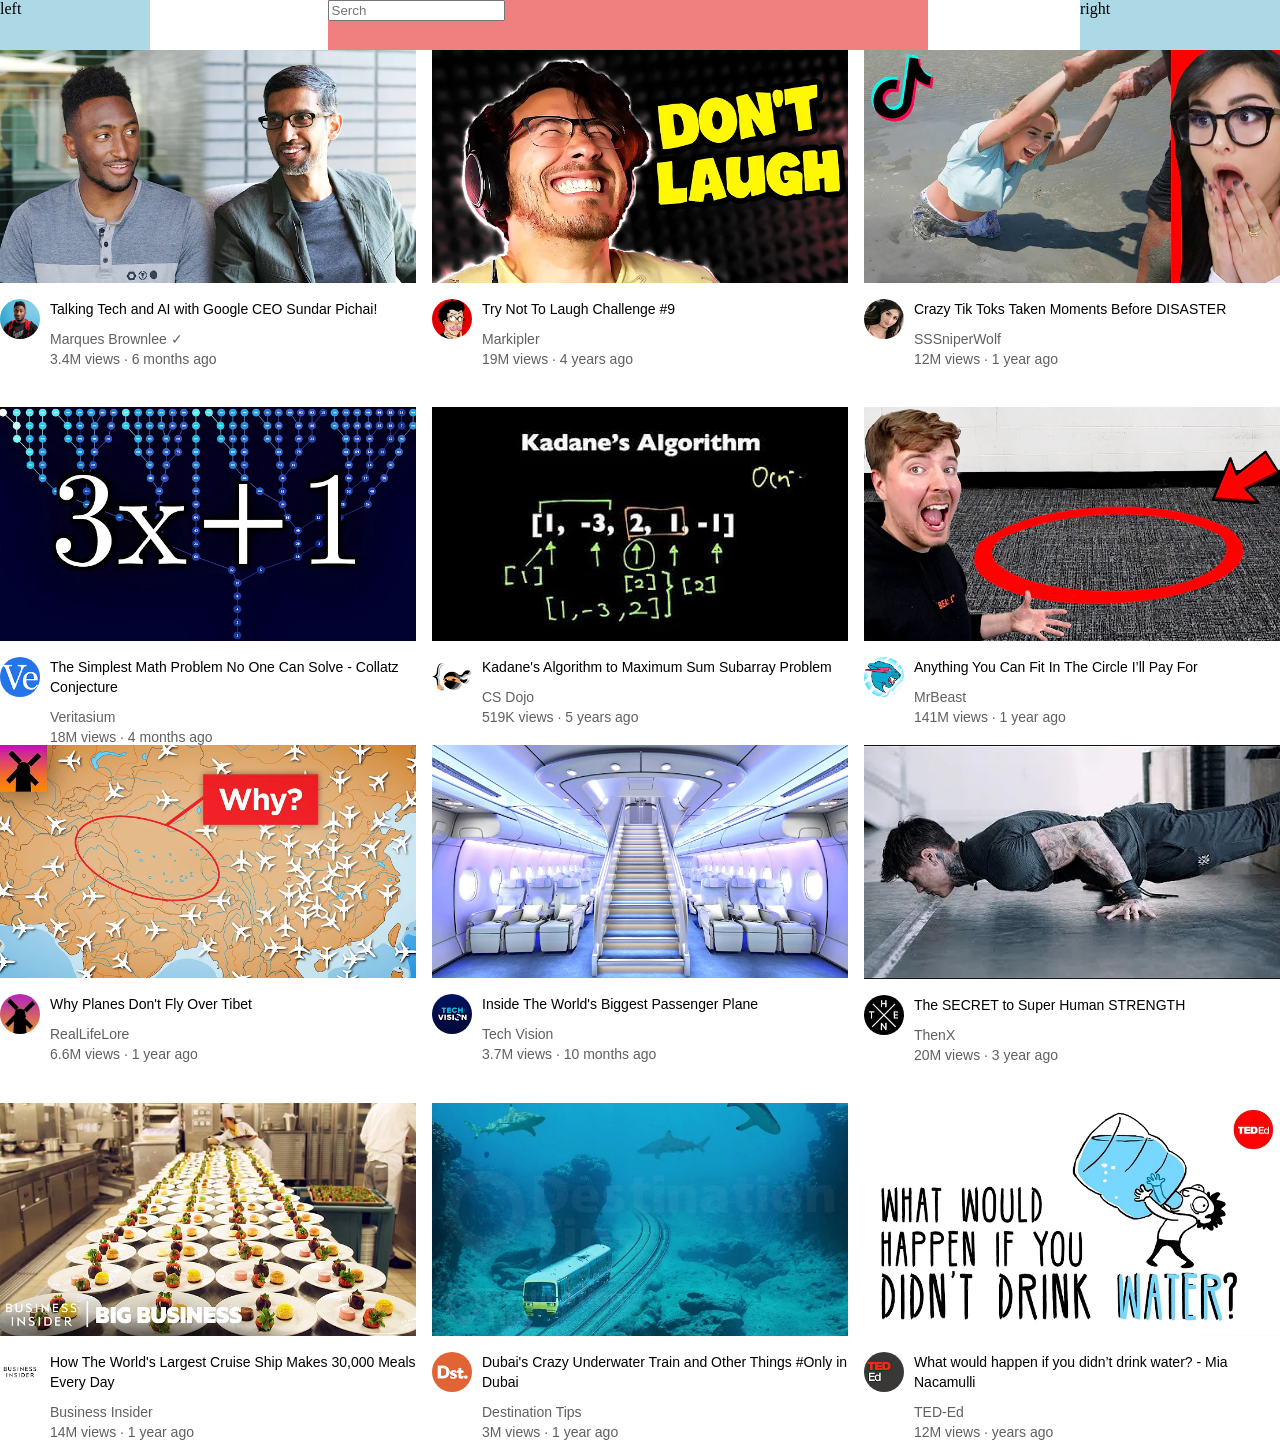
==== website.html @ f386ccba "First comit, adding all i have" ====
<!DOCTYPE html>
<html>
  <head>
    <title>Test prectice</title>
    <link rel="stylesheet" href="css-code/video.css">
    <link rel="stylesheet" href="css-code/general.css">
    <link rel="stylesheet" href="css-code/header.css">
  </head> 
  <body>
    <div class ="header">
      <div class="left-section">
        left
      </div>
      <div class="middle-section">
        <input type="text" placeholder="Serch">
      </div>
      <div class = "right-section">
        right
      </div>
      
    </div>
    <div class = "video-grid">
      <div class = "video-preview">  
      <div class = "thumbnail-row">
        <img class ="thumbnail" src="thumbnails/thumbnail-1.webp">
      </div>
      <div class="video-info-grid">
        <div class ="channel-picture">
          <img class = "profile-photo" src="channel-pics/channel-1.jpeg">
        </div>
        <div class = "video-info">
          <p class = "title">
            Talking Tech and AI with Google CEO Sundar Pichai!
          </p>

          <p class = "author">
            Marques Brownlee &#10003;
          </p>

          <p class="stats">
            3.4M views &#183; 6 months ago  
          </p>

        </div>
      </div>
    </div>
    <div class = "video-preview">
      
      <div class = "thumbnail-row">
        <img class ="thumbnail" src="thumbnails/thumbnail-2.webp">
      </div>
      <div class = "video-info-grid">
        <div class ="channel-picture">
          <img class = "profile-photo" src="channel-pics/channel-2.jpeg">
        </div>
        <div class = "video-info">
          <p class = "title">
            Try Not To Laugh Challenge #9
          </p>

          <p class = "author">
            Markipler
          </p>

          <p class="stats">
            19M views &#183; 4 years ago  
          </p>

        </div>
      </div>
    </div>

    <div class = "video-preview">  
      <div class = "thumbnail-row">
        <img class ="thumbnail" src="thumbnails/thumbnail-3.webp">
      </div>
      <div class="video-info-grid">
        <div class ="channel-picture">
          <img class = "profile-photo" src="channel-pics/channel-3.jpeg">
        </div>
        <div class = "video-info">
          <p class = "title">
            Crazy Tik Toks Taken Moments Before DISASTER
          </p>

          <p class = "author">
            SSSniperWolf
          </p>

          <p class="stats">
            12M views &#183; 1 year ago  
          </p>

        </div>
      </div>
    </div>

    <div class = "video-preview">
      
      <div class = "thumbnail-row">
        <img class ="thumbnail" src="thumbnails/thumbnail-4.webp">
      </div>
      <div class = "video-info-grid">
        <div class ="channel-picture">
          <img class = "profile-photo" src="channel-pics/channel-4.jpeg">
        </div>
        <div class = "video-info">
          <p class = "title">
            The Simplest Math Problem No One Can Solve - Collatz Conjecture
          </p>

          <p class = "author">
            Veritasium
          </p>

          <p class="stats">
            18M views &#183; 4 months ago  
          </p>

        </div>
      </div>
    </div>

    <div class = "video-preview">  
      <div class = "thumbnail-row">
        <img class ="thumbnail" src="thumbnails/thumbnail-5.webp">
      </div>
      <div class="video-info-grid">
        <div class ="channel-picture">
          <img class = "profile-photo" src="channel-pics/channel-5.jpeg">
        </div>
        <div class = "video-info">
          <p class = "title">
            Kadane's Algorithm to Maximum Sum Subarray Problem
          </p>

          <p class = "author">
            CS Dojo
          </p>

          <p class="stats">
            519K views &#183; 5 years ago  
          </p>

        </div>
      </div>
    </div>

    <div class = "video-preview">
      
      <div class = "thumbnail-row">
        <img class ="thumbnail" src="thumbnails/thumbnail-6.webp">
      </div>
      <div class = "video-info-grid">
        <div class ="channel-picture">
          <img class = "profile-photo" src="channel-pics/channel-6.jpeg">
        </div>
        <div class = "video-info">
          <p class = "title">
            Anything You Can Fit In The Circle I’ll Pay For
          </p>

          <p class = "author">
            MrBeast
          </p>

          <p class="stats">
            141M views &#183; 1 year ago  
          </p>

        </div>
      </div>
    </div>
    </div>
    <div class = "video-grid">
      <div class = "video-preview">  
      <div class = "thumbnail-row">
        <img class ="thumbnail" src="thumbnails/thumbnail-7.webp">
      </div>
      <div class="video-info-grid">
        <div class ="channel-picture">
          <img class = "profile-photo" src="channel-pics/channel-7.jpeg">
        </div>
        <div class = "video-info">
          <p class = "title">
            Why Planes Don't Fly Over Tibet
          </p>

          <p class = "author">
            RealLifeLore
          </p>

          <p class="stats">
            6.6M views &#183; 1 year ago  
          </p>

        </div>
      </div>
    </div>

    <div class = "video-preview">
      
      <div class = "thumbnail-row">
        <img class ="thumbnail" src="thumbnails/thumbnail-8.webp">
      </div>
      <div class = "video-info-grid">
        <div class ="channel-picture">
          <img class = "profile-photo" src="channel-pics/channel-8.jpeg">
        </div>
        <div class = "video-info">
          <p class = "title">
            Inside The World's Biggest Passenger Plane
          </p>

          <p class = "author">
            Tech Vision
          </p>

          <p class="stats">
            3.7M views &#183; 10 months ago  
          </p>

        </div>
      </div>
    </div>

    <div class = "video-preview">  
      <div class = "thumbnail-row">
        <img class ="thumbnail" src="thumbnails/thumbnail-9.webp">
      </div>
      <div class="video-info-grid">
        <div class ="channel-picture">
          <img class = "profile-photo" src="channel-pics/channel-9.jpeg">
        </div>
        <div class = "video-info">
          <p class = "title">
            The SECRET to Super Human STRENGTH
          </p>

          <p class = "author">
            ThenX
          </p>

          <p class="stats">
            20M views &#183; 3 year ago  
          </p>

        </div>
      </div>
    </div>

    <div class = "video-preview">
      
      <div class = "thumbnail-row">
        <img class ="thumbnail" src="thumbnails/thumbnail-10.webp">
      </div>
      <div class = "video-info-grid">
        <div class ="channel-picture">
          <img class = "profile-photo" src="channel-pics/channel-10.jpeg">
        </div>
        <div class = "video-info">
          <p class = "title">
            How The World's Largest Cruise Ship Makes 30,000 Meals Every Day
          </p>

          <p class = "author">
            Business Insider
          </p>

          <p class="stats">
            14M views &#183; 1 year ago  
          </p>

        </div>
      </div>
    </div>

    <div class = "video-preview">  
      <div class = "thumbnail-row">
        <img class ="thumbnail" src="thumbnails/thumbnail-11.webp">
      </div>
      <div class="video-info-grid">
        <div class ="channel-picture">
          <img class = "profile-photo" src="channel-pics/channel-11.jpeg">
        </div>
        <div class = "video-info">
          <p class = "title">
            Dubai's Crazy Underwater Train and Other Things #Only in Dubai
          </p>

          <p class = "author">
            Destination Tips
          </p>

          <p class="stats">
            3M views &#183; 1 year ago  
          </p>

        </div>
      </div>
    </div>

    <div class = "video-preview">
      
      <div class = "thumbnail-row">
        <img class ="thumbnail" src="thumbnails/thumbnail-12.webp">
      </div>
      <div class = "video-info-grid">
        <div class ="channel-picture">
          <img class = "profile-photo" src="channel-pics/channel-12.jpeg">
        </div>
        <div class = "video-info">
          <p class = "title">
              What would happen if you didn’t drink water? - Mia Nacamulli
          </p>

          <p class = "author">
            TED-Ed
          </p>

          <p class="stats">
            12M views &#183;  years ago  
          </p>

        </div>
      </div>
    </div>
    </div>
  </body>
</html>
---- css-code/video.css ----
.title{
font-size: 14px;
font-weight: 500;
margin-top: 0;
line-height: 20px;
margin-bottom: 12px;
}

.author,
.stats{
font-size: 14px;
color: rgb(96,96,96);
}

.author{
    margin-bottom: 4px;
}

.video-info-grid{
display: grid;
grid-template-columns: 50px 1fr;
}

.thumbnail{
width: 100%;
}

.profile-photo{
width: 80%;
border-radius: 100%;
}

.thumbnail-row{
margin-bottom: 12px;
}

.video-grid{
display: grid;
grid-template-columns: 1fr 1fr 1fr;
column-gap: 16px;
row-gap: 40px;
}
---- css-code/general.css ----
p{
font-family: Arial;
margin-top: 0px;
margin-bottom: 0px;
}

body{
    margin: 0;
}
---- css-code/header.css ----
.header{
    height: 50px;
    display: flex;
    flex-direction: row;
    justify-content: space-between;
}

.left-section{
    background-color: lightblue;
    width: 150px;
}

.middle-section{
    background-color: lightcoral;
    flex: 1;
    margin-left: 60px;
    margin-right: 35px;
    max-width: 600px;
}

.right-section{
    background-color: lightblue;
    width: 200px;
}
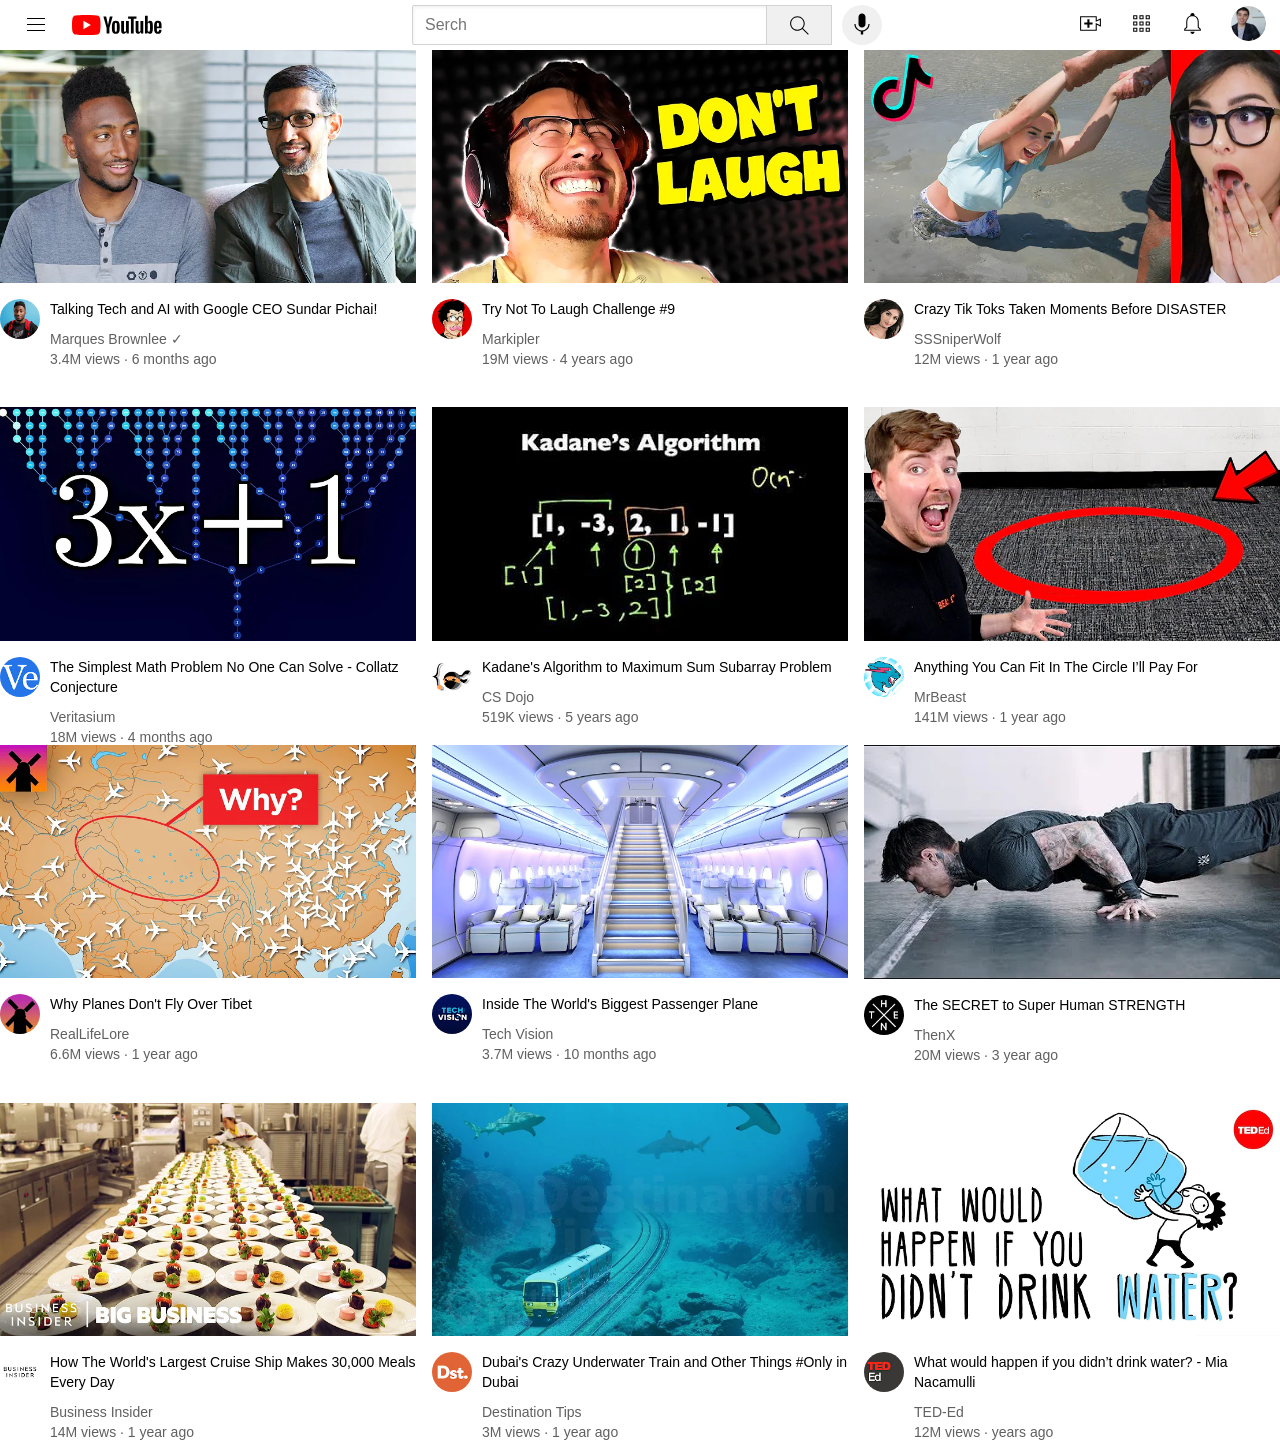
==== commit fb2bc403: "Added header and designed it" ====
--- a/website.html
+++ b/website.html
@@ -9,13 +9,45 @@
   <body>
     <div class ="header">
       <div class="left-section">
-        left
+        <img class="humburger" src="icons/hamburger-menu.svg">
+        <img class="logo" src="icons/youtube-logo.svg">
       </div>
       <div class="middle-section">
-        <input type="text" placeholder="Serch">
+        <input class="search-inp" 
+        type="text" 
+        placeholder="Serch">
+
+        <button class="search-button">
+          <img src="icons/search.svg" 
+          style="height: 25px;
+          margin-top: 4px;">
+        </button>
+
+        <button class="voice-search-button">
+          <img src="icons/voice-search-icon.svg">
+        </button>
       </div>
       <div class = "right-section">
-        right
+        <button class="upload-button">
+          <img src="icons/upload.svg"
+          style="height: 25px;">
+        </button>
+
+        <button class="apps-button">
+          <img src="icons/youtube-apps.svg"
+          style="height: 25px;">
+        </button>
+        
+        <button class="notif-button">
+          <img src="icons/notifications.svg"
+          style="height: 25px;">
+        </button>
+        
+        <button class="mychanel-button">
+          <img class = "profile-photo" src="channel-pics/my-channel.jpeg" 
+          style="height: 35px;
+          width: 35px;">
+        </button>
       </div>
       
     </div>
--- a/css-code/header.css
+++ b/css-code/header.css
@@ -3,22 +3,96 @@
     display: flex;
     flex-direction: row;
     justify-content: space-between;
+    align-items: center;
 }
 
 .left-section{
-    background-color: lightblue;
-    width: 150px;
+    display: flex;
+    align-items: center;
+}
+
+.logo{
+    height: 20px;
+    cursor: pointer;
+}
+
+.humburger{
+    margin-left: 24px;
+    margin-right: 24px;
+    height: 24px;
+    cursor: pointer;
 }
 
 .middle-section{
-    background-color: lightcoral;
     flex: 1;
+    display: flex;
+    align-items: center;
     margin-left: 60px;
-    margin-right: 35px;
-    max-width: 600px;
+    max-width: 470px;
+    height: 40px;
+}
+
+.search-inp{
+    width: 0;
+    flex:1;
+    height: 36.08px;
+    padding-left: 12px;
+    padding-right: 2px;
+    font-size: 16px;
+    border-width: 1px;
+    border-style: solid;
+    border-color: lightgray ;
+    border-radius: 2px;
+    box-shadow: inset 1px 2px 3px rgba(0, 0, 0, 0.05);
+}
+
+.search-inp::placeholder{
+    font-family: Arial;
+    font-size: 16px;
+
+}
+
+.search-button,
+.voice-search-button{
+    height: 40px;
+    background-color: rgb(240, 240, 240);
+    cursor: pointer;
+}
+
+.search-button{
+    width: 66px;
+    border-width: 1px;
+    border-style: solid;
+    border-color: lightgray;
+    margin-left: -1px;
+    transition: background-color 0.25s;
+}
+
+.search-button:hover{
+    background-color: rgb(223, 222, 222);
+}
+
+.voice-search-button{
+    width: 40px;
+    border-radius: 100%;
+    border: none;
+    margin-left: 10px;
 }
 
 .right-section{
-    background-color: lightblue;
+    display: flex;
     width: 200px;
+    align-items: center;
+    justify-content: space-between;
+    padding-right: 8px;
+    flex-shrink: 0;
+}
+
+.upload-button,
+.apps-button,
+.notif-button,
+.mychanel-button{
+    border: none;
+    background-color: white;
+    cursor: pointer;
 }
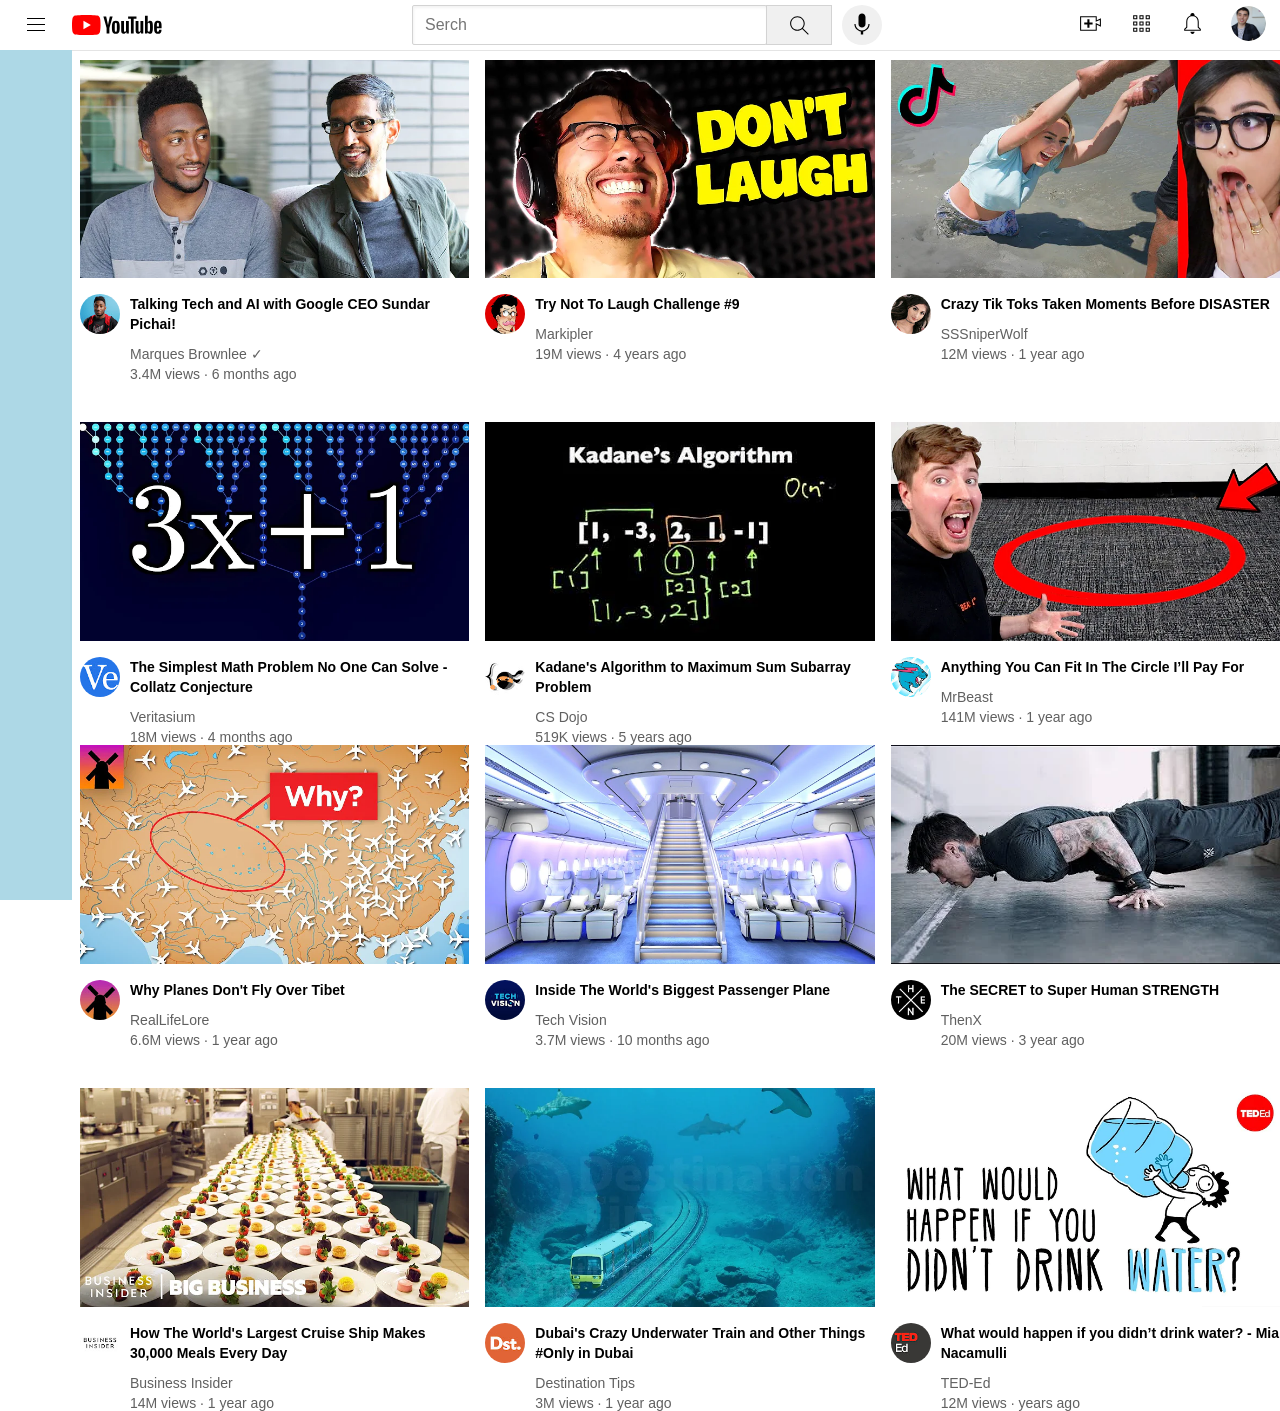
==== commit 1c992306: "made header fixed and started wirking with sidebar" ====
--- a/website.html
+++ b/website.html
@@ -5,6 +5,7 @@
     <link rel="stylesheet" href="css-code/video.css">
     <link rel="stylesheet" href="css-code/general.css">
     <link rel="stylesheet" href="css-code/header.css">
+    <link rel="stylesheet" href="css-code/sidebar.css">
   </head> 
   <body>
     <div class ="header">
@@ -51,6 +52,9 @@
       </div>
       
     </div>
+    <div class="side-bar">
+
+    </div>
     <div class = "video-grid">
       <div class = "video-preview">  
       <div class = "thumbnail-row">
--- a/css-code/video.css
+++ b/css-code/video.css
@@ -1,6 +1,6 @@
 .title{
 font-size: 14px;
-font-weight: 500;
+font-weight: 700;
 margin-top: 0;
 line-height: 20px;
 margin-bottom: 12px;
@@ -13,7 +13,7 @@
 }
 
 .author{
-    margin-bottom: 4px;
+margin-bottom: 4px;
 }
 
 .video-info-grid{
--- a/css-code/general.css
+++ b/css-code/general.css
@@ -6,4 +6,6 @@
 
 body{
     margin: 0;
+    padding-top: 60px;
+    padding-left: 80px;
 }
--- a/css-code/header.css
+++ b/css-code/header.css
@@ -4,6 +4,14 @@
     flex-direction: row;
     justify-content: space-between;
     align-items: center;
+    position: fixed;
+    top: 0px;
+    right: 0px;
+    left: 0px;
+    background-color: white;
+    border-bottom-width: 1px;
+    border-bottom-style: solid;
+    border-bottom-color: rgb(228, 228, 228);
 }
 
 .left-section{
--- a/css-code/sidebar.css
+++ b/css-code/sidebar.css
@@ -0,0 +1,8 @@
+.side-bar{
+    background-color: lightblue;
+    position: fixed;
+    top: 50px;
+    bottom: 0px;
+    left: 0px;
+    width: 72px;
+}
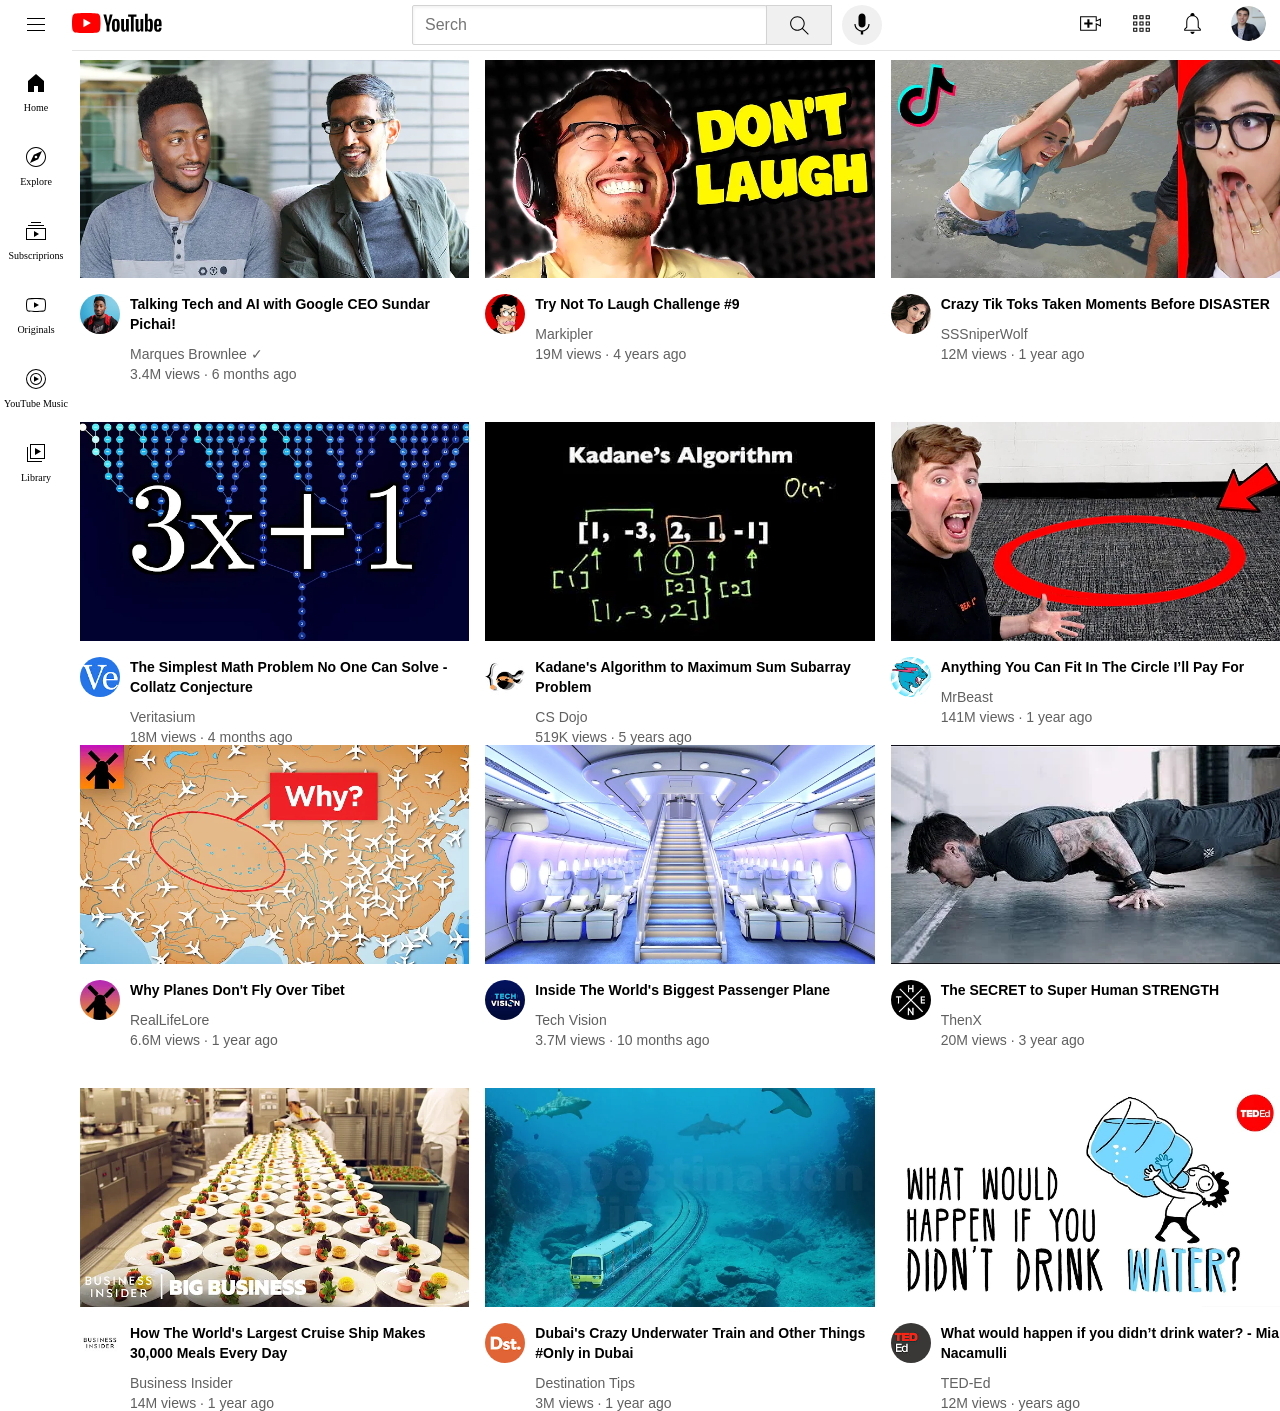
==== commit 2c06d011: "Created sidebar" ====
--- a/website.html
+++ b/website.html
@@ -53,7 +53,30 @@
       
     </div>
     <div class="side-bar">
-
+      <div class="sidebar-link">
+        <img src="icons/home.svg">
+        <div>Home</div>
+      </div>
+      <div class="sidebar-link">
+        <img src="icons/explore.svg">
+        <div>Explore</div>
+      </div>
+      <div class="sidebar-link">
+        <img src="icons/subscriptions.svg">
+        <div>Subscriprions</div>
+      </div>
+      <div class="sidebar-link">
+        <img src="icons/originals.svg">
+        <div>Originals</div>
+      </div>
+      <div class="sidebar-link">
+        <img src="icons/youtube-music.svg">
+        <div>YouTube Music</div>
+      </div>
+      <div class="sidebar-link">
+        <img src="icons/library.svg">
+        <div>Library</div>
+      </div>
     </div>
     <div class = "video-grid">
       <div class = "video-preview">  
--- a/css-code/header.css
+++ b/css-code/header.css
@@ -16,7 +16,6 @@
 
 .left-section{
     display: flex;
-    align-items: center;
 }
 
 .logo{
--- a/css-code/sidebar.css
+++ b/css-code/sidebar.css
@@ -1,8 +1,29 @@
 .side-bar{
-    background-color: lightblue;
+    padding-top: 5px;
+    background-color: white;
     position: fixed;
     top: 50px;
     bottom: 0px;
     left: 0px;
     width: 72px;
+}
+
+.sidebar-link{
+    height: 74px;
+    display: flex;
+    flex-direction: column;
+    align-items: center;
+    justify-content: center;
+
+    font-size: 10px;
+    cursor: pointer;
+}
+
+.sidebar-link img{
+    height: 24px;
+    margin-bottom: 6.5px;
+}
+
+.sidebar-link:hover{
+    background-color: rgb(238, 238, 238);
 }
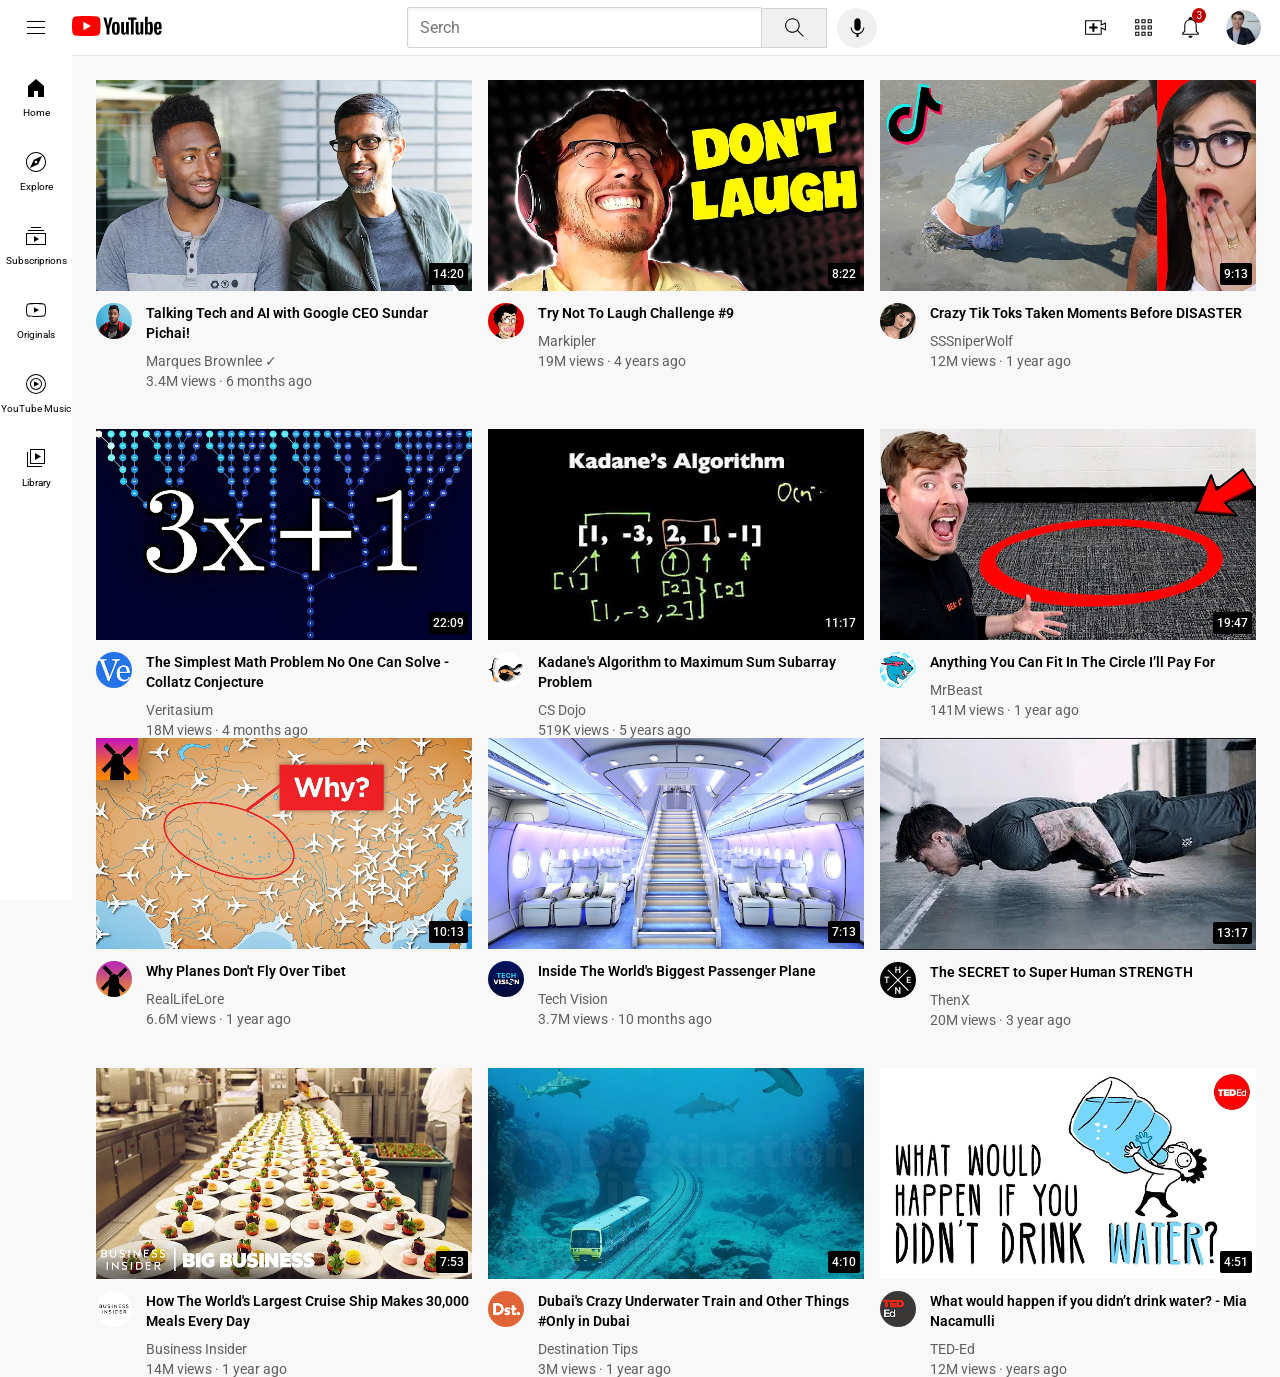
==== commit ce91955b: "Created tooltips and improved design" ====
--- a/website.html
+++ b/website.html
@@ -2,6 +2,11 @@
 <html>
   <head>
     <title>Test prectice</title>
+
+    <link rel="preconnect" href="https://fonts.googleapis.com">
+    <link rel="preconnect" href="https://fonts.gstatic.com" crossorigin>
+    <link href="https://fonts.googleapis.com/css2?family=Roboto:ital,wght@0,100..900;1,100..900&display=swap" rel="stylesheet">
+
     <link rel="stylesheet" href="css-code/video.css">
     <link rel="stylesheet" href="css-code/general.css">
     <link rel="stylesheet" href="css-code/header.css">
@@ -20,31 +25,33 @@
 
         <button class="search-button">
           <img src="icons/search.svg" 
-          style="height: 25px;
-          margin-top: 4px;">
+          style="height: 25px;">
+          <div class="tooltip">Search</div>
         </button>
 
         <button class="voice-search-button">
           <img src="icons/voice-search-icon.svg">
+          <div class="tooltip">Search with your voice</div>
         </button>
       </div>
       <div class = "right-section">
-        <button class="upload-button">
-          <img src="icons/upload.svg"
-          style="height: 25px;">
-        </button>
-
-        <button class="apps-button">
-          <img src="icons/youtube-apps.svg"
-          style="height: 25px;">
+        <button>
+          <img src="icons/upload.svg">
+          <div class="tooltip">Upload</div>
+        </button>
+
+        <button>
+          <img src="icons/youtube-apps.svg">
+          <div class="tooltip">Apps</div>
         </button>
         
-        <button class="notif-button">
-          <img src="icons/notifications.svg"
-          style="height: 25px;">
+        <button>
+          <img src="icons/notifications.svg">
+          <div class="notification-score">3</div>
+          <div class="tooltip">Notification</div>
         </button>
         
-        <button class="mychanel-button">
+        <button>
           <img class = "profile-photo" src="channel-pics/my-channel.jpeg" 
           style="height: 35px;
           width: 35px;">
@@ -82,6 +89,7 @@
       <div class = "video-preview">  
       <div class = "thumbnail-row">
         <img class ="thumbnail" src="thumbnails/thumbnail-1.webp">
+        <div class="time"> 14:20</div>
       </div>
       <div class="video-info-grid">
         <div class ="channel-picture">
@@ -107,6 +115,7 @@
       
       <div class = "thumbnail-row">
         <img class ="thumbnail" src="thumbnails/thumbnail-2.webp">
+        <div class="time"> 8:22</div>
       </div>
       <div class = "video-info-grid">
         <div class ="channel-picture">
@@ -132,6 +141,7 @@
     <div class = "video-preview">  
       <div class = "thumbnail-row">
         <img class ="thumbnail" src="thumbnails/thumbnail-3.webp">
+        <div class="time"> 9:13</div>
       </div>
       <div class="video-info-grid">
         <div class ="channel-picture">
@@ -158,6 +168,7 @@
       
       <div class = "thumbnail-row">
         <img class ="thumbnail" src="thumbnails/thumbnail-4.webp">
+        <div class="time"> 22:09</div>
       </div>
       <div class = "video-info-grid">
         <div class ="channel-picture">
@@ -183,6 +194,7 @@
     <div class = "video-preview">  
       <div class = "thumbnail-row">
         <img class ="thumbnail" src="thumbnails/thumbnail-5.webp">
+        <div class="time"> 11:17</div>
       </div>
       <div class="video-info-grid">
         <div class ="channel-picture">
@@ -209,6 +221,7 @@
       
       <div class = "thumbnail-row">
         <img class ="thumbnail" src="thumbnails/thumbnail-6.webp">
+        <div class="time"> 19:47</div>
       </div>
       <div class = "video-info-grid">
         <div class ="channel-picture">
@@ -235,6 +248,7 @@
       <div class = "video-preview">  
       <div class = "thumbnail-row">
         <img class ="thumbnail" src="thumbnails/thumbnail-7.webp">
+        <div class="time"> 10:13</div>
       </div>
       <div class="video-info-grid">
         <div class ="channel-picture">
@@ -261,6 +275,7 @@
       
       <div class = "thumbnail-row">
         <img class ="thumbnail" src="thumbnails/thumbnail-8.webp">
+        <div class="time"> 7:13</div>
       </div>
       <div class = "video-info-grid">
         <div class ="channel-picture">
@@ -286,6 +301,7 @@
     <div class = "video-preview">  
       <div class = "thumbnail-row">
         <img class ="thumbnail" src="thumbnails/thumbnail-9.webp">
+        <div class="time"> 13:17</div>
       </div>
       <div class="video-info-grid">
         <div class ="channel-picture">
@@ -312,6 +328,7 @@
       
       <div class = "thumbnail-row">
         <img class ="thumbnail" src="thumbnails/thumbnail-10.webp">
+        <div class="time"> 7:53</div>
       </div>
       <div class = "video-info-grid">
         <div class ="channel-picture">
@@ -337,6 +354,7 @@
     <div class = "video-preview">  
       <div class = "thumbnail-row">
         <img class ="thumbnail" src="thumbnails/thumbnail-11.webp">
+        <div class="time"> 4:10</div>
       </div>
       <div class="video-info-grid">
         <div class ="channel-picture">
@@ -363,6 +381,7 @@
       
       <div class = "thumbnail-row">
         <img class ="thumbnail" src="thumbnails/thumbnail-12.webp">
+        <div class="time"> 4:51</div>
       </div>
       <div class = "video-info-grid">
         <div class ="channel-picture">
--- a/css-code/video.css
+++ b/css-code/video.css
@@ -1,9 +1,9 @@
 .title{
 font-size: 14px;
-font-weight: 700;
+font-weight: 600;
 margin-top: 0;
 line-height: 20px;
-margin-bottom: 12px;
+margin-bottom: 10px;
 }
 
 .author,
@@ -26,12 +26,13 @@
 }
 
 .profile-photo{
-width: 80%;
+width: 36px;
 border-radius: 100%;
 }
 
 .thumbnail-row{
-margin-bottom: 12px;
+position: relative;
+margin-bottom: 8px;
 }
 
 .video-grid{
@@ -41,3 +42,22 @@
 row-gap: 40px;
 }
 
+.time{
+    font-family: Roboto,Arial;
+    font-size: 12px;
+    font-weight: 500;
+
+    padding-left: 4px;
+    padding-right: 4px;
+    padding-bottom: 4px;
+    padding-top: 4px;
+
+    position: absolute;
+    right: 4px;
+    bottom: 10px;
+
+    background-color: black;
+    color: white;
+
+    border-radius: 2px;
+}
--- a/css-code/general.css
+++ b/css-code/general.css
@@ -1,11 +1,13 @@
 p{
-font-family: Arial;
+font-family: Roboto,Arial;
 margin-top: 0px;
 margin-bottom: 0px;
 }
 
 body{
     margin: 0;
-    padding-top: 60px;
-    padding-left: 80px;
+    padding-top: 80px;
+    padding-left: 96px;
+    padding-right: 24px;
+    background-color: rgb(248,248,248);
 }
--- a/css-code/header.css
+++ b/css-code/header.css
@@ -1,13 +1,16 @@
 .header{
-    height: 50px;
+    height: 55px;
     display: flex;
     flex-direction: row;
     justify-content: space-between;
     align-items: center;
+    
     position: fixed;
+    z-index: 1;
     top: 0px;
     right: 0px;
     left: 0px;
+
     background-color: white;
     border-bottom-width: 1px;
     border-bottom-style: solid;
@@ -54,16 +57,46 @@
 }
 
 .search-inp::placeholder{
-    font-family: Arial;
+    font-family: Roboto,Arial;
     font-size: 16px;
 
 }
 
 .search-button,
-.voice-search-button{
+.voice-search-button,
+.right-section button{
+    position: relative;
     height: 40px;
     background-color: rgb(240, 240, 240);
     cursor: pointer;
+    display: flex;
+    justify-content: center;
+    align-items: center;
+}
+
+.search-button .tooltip,
+.voice-search-button .tooltip,
+.right-section button .tooltip{
+    font-family: Roboto, Arial;
+    position: absolute;
+    background-color: gray;
+    color: white;
+    padding: 4px;
+    padding-left: 8px;
+    padding-right: 8px;
+    border-radius: 2px;
+    font-size: 12px;
+    bottom: -30px;
+    opacity: 0;
+    transition: opacity 0.15s;
+    pointer-events: none;
+    white-space: nowrap;
+}
+
+.search-button:hover .tooltip,
+.voice-search-button:hover .tooltip,
+.right-section button:hover .tooltip{
+    opacity: 1;
 }
 
 .search-button{
@@ -86,20 +119,43 @@
     margin-left: 10px;
 }
 
+.voice-search-button img{
+    width: 25px;
+}
+
 .right-section{
     display: flex;
     width: 200px;
     align-items: center;
-    justify-content: space-between;
+    justify-content: space-around;
     padding-right: 8px;
     flex-shrink: 0;
+    padding-left: 10px;
 }
 
-.upload-button,
-.apps-button,
-.notif-button,
-.mychanel-button{
+.right-section button{
+    position: relative;
     border: none;
     background-color: white;
     cursor: pointer;
+}
+
+.right-section button img{
+    height: 25px;
+}
+
+.notification-score{
+    font-size: 10px;
+
+    padding-bottom: 2px;
+    padding-top: 2px;
+
+    position: absolute;
+    right: 3px;
+    top: 0px;
+    width: 14px;
+
+    background-color: rgb(186, 2, 2);
+    color: white;
+    border-radius: 100%;
 }
--- a/css-code/sidebar.css
+++ b/css-code/sidebar.css
@@ -2,10 +2,11 @@
     padding-top: 5px;
     background-color: white;
     position: fixed;
-    top: 50px;
+    top: 55px;
     bottom: 0px;
     left: 0px;
     width: 72px;
+    z-index: 2;
 }
 
 .sidebar-link{
@@ -14,8 +15,6 @@
     flex-direction: column;
     align-items: center;
     justify-content: center;
-
-    font-size: 10px;
     cursor: pointer;
 }
 
@@ -24,6 +23,11 @@
     margin-bottom: 6.5px;
 }
 
+.sidebar-link div{
+    font-size: 10px;
+    font-family: Roboto, Arial;
+}
+
 .sidebar-link:hover{
     background-color: rgb(238, 238, 238);
 }
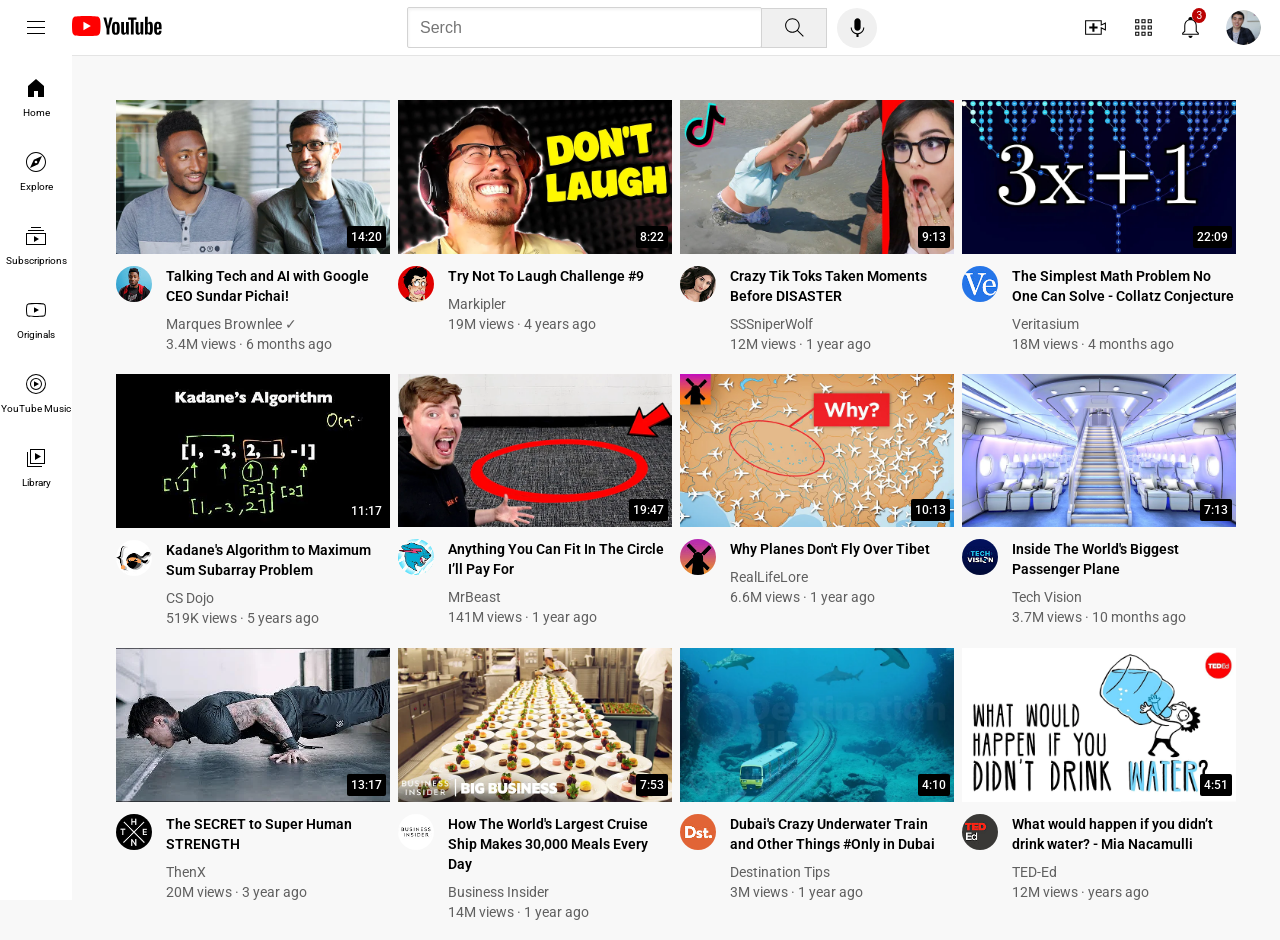
==== commit 359f7578: "Added tooltips and made design responsiv to the winsow size" ====
--- a/website.html
+++ b/website.html
@@ -13,7 +13,7 @@
     <link rel="stylesheet" href="css-code/sidebar.css">
   </head> 
   <body>
-    <div class ="header">
+    <header class ="header">
       <div class="left-section">
         <img class="humburger" src="icons/hamburger-menu.svg">
         <img class="logo" src="icons/youtube-logo.svg">
@@ -58,8 +58,8 @@
         </button>
       </div>
       
-    </div>
-    <div class="side-bar">
+    </header>
+    <nav class="side-bar">
       <div class="sidebar-link">
         <img src="icons/home.svg">
         <div>Home</div>
@@ -84,24 +84,33 @@
         <img src="icons/library.svg">
         <div>Library</div>
       </div>
-    </div>
+    </nav>
     <div class = "video-grid">
       <div class = "video-preview">  
       <div class = "thumbnail-row">
-        <img class ="thumbnail" src="thumbnails/thumbnail-1.webp">
+        <a href="https://www.youtube.com/watch?v=n2RNcPRtAiY">
+          <img class ="thumbnail" src="thumbnails/thumbnail-1.webp">
+        </a>
         <div class="time"> 14:20</div>
       </div>
       <div class="video-info-grid">
         <div class ="channel-picture">
-          <img class = "profile-photo" src="channel-pics/channel-1.jpeg">
-        </div>
-        <div class = "video-info">
-          <p class = "title">
-            Talking Tech and AI with Google CEO Sundar Pichai!
-          </p>
-
-          <p class = "author">
-            Marques Brownlee &#10003;
+          <a href="https://www.youtube.com/c/mkbhd">
+            <img class = "profile-photo" src="channel-pics/channel-1.jpeg">
+          </a>
+          
+        </div>
+        <div class = "video-info">
+          <p class = "title">
+            <a href="https://www.youtube.com/watch?v=n2RNcPRtAiY">
+              Talking Tech and AI with Google CEO Sundar Pichai!
+            </a>
+          </p>
+
+          <p class = "author">
+            <a href="https://www.youtube.com/watch?v=n2RNcPRtAiY">
+              Marques Brownlee &#10003;
+            </a>
           </p>
 
           <p class="stats">
@@ -110,28 +119,105 @@
 
         </div>
       </div>
-    </div>
+      </div>
+      <div class = "video-preview">
+      
+        <div class = "thumbnail-row">
+          <a href="https://www.youtube.com/watch?v=mP0RAo9SKZk">
+            <img class ="thumbnail" src="thumbnails/thumbnail-2.webp">
+          </a>
+          <div class="time"> 8:22</div>
+        </div>
+        <div class = "video-info-grid">
+          <div class ="channel-picture">
+            <a href="https://www.youtube.com/c/markiplier">
+              <img class = "profile-photo" src="channel-pics/channel-2.jpeg">
+            </a>
+          </div>
+          <div class = "video-info">
+            <p class = "title">
+              <a href="https://www.youtube.com/watch?v=mP0RAo9SKZk">
+                Try Not To Laugh Challenge #9
+              </a>
+            </p>
+
+            <p class = "author">
+              <a href="https://www.youtube.com/c/markiplier">
+                Markipler
+              </a>
+            </p>
+
+            <p class="stats">
+              19M views &#183; 4 years ago  
+            </p>
+
+          </div>
+        </div>
+      </div>
+
+    <div class = "video-preview">  
+      <div class = "thumbnail-row">
+        <a href="https://www.youtube.com/watch?v=FgjPQQeTh1w">
+          <img class ="thumbnail" src="thumbnails/thumbnail-3.webp">
+        </a>
+        <div class="time"> 9:13</div>
+      </div>
+      <div class="video-info-grid">
+        <div class ="channel-picture">
+          <a href="https://www.youtube.com/user/SSSniperWolf">
+            <img class = "profile-photo" src="channel-pics/channel-3.jpeg">
+          </a>
+        </div>
+        <div class = "video-info">
+          <p class = "title">
+            <a href="https://www.youtube.com/watch?v=FgjPQQeTh1w">
+              Crazy Tik Toks Taken Moments Before DISASTER
+            </a>
+          </p>
+
+          <p class = "author">
+            <a href="https://www.youtube.com/user/SSSniperWolf">
+              SSSniperWolf
+            </a>
+          </p>
+
+          <p class="stats">
+            12M views &#183; 1 year ago  
+          </p>
+
+        </div>
+      </div>
+    </div>
+
     <div class = "video-preview">
       
       <div class = "thumbnail-row">
-        <img class ="thumbnail" src="thumbnails/thumbnail-2.webp">
-        <div class="time"> 8:22</div>
+        <a href="https://www.youtube.com/watch?v=094y1Z2wpJg">
+          <img class ="thumbnail" src="thumbnails/thumbnail-4.webp">
+        </a>
+        <div class="time"> 22:09</div>
       </div>
       <div class = "video-info-grid">
         <div class ="channel-picture">
-          <img class = "profile-photo" src="channel-pics/channel-2.jpeg">
-        </div>
-        <div class = "video-info">
-          <p class = "title">
-            Try Not To Laugh Challenge #9
-          </p>
-
-          <p class = "author">
-            Markipler
-          </p>
-
-          <p class="stats">
-            19M views &#183; 4 years ago  
+          <a href="https://www.youtube.com/c/veritasium">
+            <img class = "profile-photo" src="channel-pics/channel-4.jpeg">
+          </a>
+        </div>
+        <div class = "video-info">
+          <p class = "title">
+            <a href="https://www.youtube.com/watch?v=094y1Z2wpJg">
+              The Simplest Math Problem No One Can Solve - Collatz Conjecture
+            </a>
+          </p>
+
+          <p class = "author">
+            <a href="https://www.youtube.com/c/veritasium">
+              Veritasium
+            </a>
+          </p>
+
+          <p class="stats">
+            18M views &#183; 4 months ago  
           </p>
 
         </div>
@@ -140,24 +226,32 @@
 
     <div class = "video-preview">  
       <div class = "thumbnail-row">
-        <img class ="thumbnail" src="thumbnails/thumbnail-3.webp">
-        <div class="time"> 9:13</div>
+        <a href="https://www.youtube.com/watch?v=86CQq3pKSUw">
+          <img class ="thumbnail" src="thumbnails/thumbnail-5.webp">
+        </a>
+      <div class="time"> 11:17</div>
       </div>
       <div class="video-info-grid">
         <div class ="channel-picture">
-          <img class = "profile-photo" src="channel-pics/channel-3.jpeg">
-        </div>
-        <div class = "video-info">
-          <p class = "title">
-            Crazy Tik Toks Taken Moments Before DISASTER
-          </p>
-
-          <p class = "author">
-            SSSniperWolf
-          </p>
-
-          <p class="stats">
-            12M views &#183; 1 year ago  
+          <a href="https://www.youtube.com/c/CSDojo">
+            <img class = "profile-photo" src="channel-pics/channel-5.jpeg">
+          </a>
+        </div>
+        <div class = "video-info">
+          <p class = "title">
+            <a href="https://www.youtube.com/watch?v=86CQq3pKSUw">
+              Kadane's Algorithm to Maximum Sum Subarray Problem
+            </a>
+          </p>
+
+          <p class = "author">
+            <a href="https://www.youtube.com/c/CSDojo">
+              CS Dojo
+            </a>
+          </p>
+
+          <p class="stats">
+            519K views &#183; 5 years ago  
           </p>
 
         </div>
@@ -167,24 +261,100 @@
     <div class = "video-preview">
       
       <div class = "thumbnail-row">
-        <img class ="thumbnail" src="thumbnails/thumbnail-4.webp">
-        <div class="time"> 22:09</div>
+        <a href="https://www.youtube.com/watch?v=yXWw0_UfSFg">
+          <img class ="thumbnail" src="thumbnails/thumbnail-6.webp">
+        </a>
+        <div class="time"> 19:47</div>
+      </div>
+        <div class = "video-info-grid">
+          <div class ="channel-picture">
+            <a href="https://www.youtube.com/channel/UCX6OQ3DkcsbYNE6H8uQQuVA">
+              <img class = "profile-photo" src="channel-pics/channel-6.jpeg">
+            </a>
+          </div>
+          <div class = "video-info">
+            <p class = "title">
+              <a href="https://www.youtube.com/watch?v=yXWw0_UfSFg">
+                Anything You Can Fit In The Circle I’ll Pay For
+              </a>
+            </p>
+
+            <p class = "author">
+              <a href="https://www.youtube.com/channel/UCX6OQ3DkcsbYNE6H8uQQuVA">
+                MrBeast
+              </a>
+            </p>
+
+            <p class="stats">
+              141M views &#183; 1 year ago  
+            </p>
+
+          </div>
+        </div>
+      </div>
+      <div class = "video-preview">  
+      <div class = "thumbnail-row">
+        <a href="https://www.youtube.com/watch?v=fNVa1qMbF9Y">
+          <img class ="thumbnail" src="thumbnails/thumbnail-7.webp">
+        </a>
+        <div class="time"> 10:13</div>
+      </div>
+      <div class="video-info-grid">
+        <div class ="channel-picture">
+          <a href="https://www.youtube.com/channel/UCP5tjEmvPItGyLhmjdwP7Ww">
+            <img class = "profile-photo" src="channel-pics/channel-7.jpeg">
+          </a>
+        </div>
+        <div class = "video-info">
+          <p class = "title">
+            <a href="https://www.youtube.com/watch?v=fNVa1qMbF9Y">
+              Why Planes Don't Fly Over Tibet
+            </a>
+          </p>
+
+          <p class = "author">
+            <a href="https://www.youtube.com/channel/UCP5tjEmvPItGyLhmjdwP7Ww">
+              RealLifeLore
+            </a>
+          </p>
+
+          <p class="stats">
+            6.6M views &#183; 1 year ago  
+          </p>
+
+        </div>
+      </div>
+    </div>
+
+    <div class = "video-preview">
+      
+      <div class = "thumbnail-row">
+        <a href="https://www.youtube.com/watch?v=lFm4EM1juls">
+          <img class ="thumbnail" src="thumbnails/thumbnail-8.webp">
+        </a>
+        <div class="time"> 7:13</div>
       </div>
       <div class = "video-info-grid">
         <div class ="channel-picture">
-          <img class = "profile-photo" src="channel-pics/channel-4.jpeg">
-        </div>
-        <div class = "video-info">
-          <p class = "title">
-            The Simplest Math Problem No One Can Solve - Collatz Conjecture
-          </p>
-
-          <p class = "author">
-            Veritasium
-          </p>
-
-          <p class="stats">
-            18M views &#183; 4 months ago  
+          <a href="https://www.youtube.com/channel/UCHAK6CyegY22Zj2GWrcaIxg">
+            <img class = "profile-photo" src="channel-pics/channel-8.jpeg">
+          </a>
+        </div>
+        <div class = "video-info">
+          <p class = "title">
+            <a href="https://www.youtube.com/watch?v=lFm4EM1juls">
+              Inside The World's Biggest Passenger Plane
+            </a>
+          </p>
+
+          <p class = "author">
+            <a href="https://www.youtube.com/channel/UCHAK6CyegY22Zj2GWrcaIxg">
+              Tech Vision
+            </a>
+          </p>
+
+          <p class="stats">
+            3.7M views &#183; 10 months ago  
           </p>
 
         </div>
@@ -193,24 +363,32 @@
 
     <div class = "video-preview">  
       <div class = "thumbnail-row">
-        <img class ="thumbnail" src="thumbnails/thumbnail-5.webp">
-        <div class="time"> 11:17</div>
+        <a href="https://www.youtube.com/watch?v=ixmxOlcrlUc">
+          <img class ="thumbnail" src="thumbnails/thumbnail-9.webp">
+        </a>
+        <div class="time"> 13:17</div>
       </div>
       <div class="video-info-grid">
         <div class ="channel-picture">
-          <img class = "profile-photo" src="channel-pics/channel-5.jpeg">
-        </div>
-        <div class = "video-info">
-          <p class = "title">
-            Kadane's Algorithm to Maximum Sum Subarray Problem
-          </p>
-
-          <p class = "author">
-            CS Dojo
-          </p>
-
-          <p class="stats">
-            519K views &#183; 5 years ago  
+          <a href="https://www.youtube.com/c/OFFICIALTHENXSTUDIOS">
+            <img class = "profile-photo" src="channel-pics/channel-9.jpeg">
+          </a>
+        </div>
+        <div class = "video-info">
+          <p class = "title">
+            <a href="https://www.youtube.com/watch?v=ixmxOlcrlUc">
+              The SECRET to Super Human STRENGTH
+            </a>
+          </p>
+
+          <p class = "author">
+            <a href="https://www.youtube.com/c/OFFICIALTHENXSTUDIOS">
+              ThenX
+            </a>
+          </p>
+
+          <p class="stats">
+            20M views &#183; 3 year ago  
           </p>
 
         </div>
@@ -220,51 +398,66 @@
     <div class = "video-preview">
       
       <div class = "thumbnail-row">
-        <img class ="thumbnail" src="thumbnails/thumbnail-6.webp">
-        <div class="time"> 19:47</div>
+        <a href="https://www.youtube.com/watch?v=R2vXbFp5C9o">
+        <img class ="thumbnail" src="thumbnails/thumbnail-10.webp">
+        </a>
+        <div class="time"> 7:53</div>
       </div>
       <div class = "video-info-grid">
         <div class ="channel-picture">
-          <img class = "profile-photo" src="channel-pics/channel-6.jpeg">
-        </div>
-        <div class = "video-info">
-          <p class = "title">
-            Anything You Can Fit In The Circle I’ll Pay For
-          </p>
-
-          <p class = "author">
-            MrBeast
-          </p>
-
-          <p class="stats">
-            141M views &#183; 1 year ago  
-          </p>
-
-        </div>
-      </div>
-    </div>
-    </div>
-    <div class = "video-grid">
-      <div class = "video-preview">  
-      <div class = "thumbnail-row">
-        <img class ="thumbnail" src="thumbnails/thumbnail-7.webp">
-        <div class="time"> 10:13</div>
+          <a href="https://www.youtube.com/user/businessinsider">
+            <img class = "profile-photo" src="channel-pics/channel-10.jpeg">
+          </a>
+        </div>
+        <div class = "video-info">
+          <p class = "title">
+            <a href="https://www.youtube.com/watch?v=R2vXbFp5C9o">
+              How The World's Largest Cruise Ship Makes 30,000 Meals Every Day
+            </a>
+          </p>
+
+          <p class = "author">
+            <a href="https://www.youtube.com/user/businessinsider">
+              Business Insider
+            </a>
+          </p>
+
+          <p class="stats">
+            14M views &#183; 1 year ago  
+          </p>
+
+        </div>
+      </div>
+    </div>
+
+    <div class = "video-preview">  
+      <div class = "thumbnail-row">
+        <a href="https://www.youtube.com/watch?v=0nZuYyXET3s">
+          <img class ="thumbnail" src="thumbnails/thumbnail-11.webp">
+        </a>
+        <div class="time"> 4:10</div>
       </div>
       <div class="video-info-grid">
         <div class ="channel-picture">
-          <img class = "profile-photo" src="channel-pics/channel-7.jpeg">
-        </div>
-        <div class = "video-info">
-          <p class = "title">
-            Why Planes Don't Fly Over Tibet
-          </p>
-
-          <p class = "author">
-            RealLifeLore
-          </p>
-
-          <p class="stats">
-            6.6M views &#183; 1 year ago  
+          <a href="https://www.youtube.com/c/Destinationtips">
+            <img class = "profile-photo" src="channel-pics/channel-11.jpeg">
+          </a>
+        </div>
+        <div class = "video-info">
+          <p class = "title">
+            <a href="https://www.youtube.com/watch?v=0nZuYyXET3s">
+              Dubai's Crazy Underwater Train and Other Things #Only in Dubai
+            </a>
+          </p>
+
+          <p class = "author">
+            <a href="https://www.youtube.com/c/Destinationtips">
+              Destination Tips
+            </a>
+          </p>
+
+          <p class="stats">
+            3M views &#183; 1 year ago  
           </p>
 
         </div>
@@ -274,126 +467,28 @@
     <div class = "video-preview">
       
       <div class = "thumbnail-row">
-        <img class ="thumbnail" src="thumbnails/thumbnail-8.webp">
-        <div class="time"> 7:13</div>
+        <a href="https://www.youtube.com/watch?v=9iMGFqMmUFs">
+          <img class ="thumbnail" src="thumbnails/thumbnail-12.webp">
+        </a>
+        <div class="time"> 4:51</div>
       </div>
       <div class = "video-info-grid">
         <div class ="channel-picture">
-          <img class = "profile-photo" src="channel-pics/channel-8.jpeg">
-        </div>
-        <div class = "video-info">
-          <p class = "title">
-            Inside The World's Biggest Passenger Plane
-          </p>
-
-          <p class = "author">
-            Tech Vision
-          </p>
-
-          <p class="stats">
-            3.7M views &#183; 10 months ago  
-          </p>
-
-        </div>
-      </div>
-    </div>
-
-    <div class = "video-preview">  
-      <div class = "thumbnail-row">
-        <img class ="thumbnail" src="thumbnails/thumbnail-9.webp">
-        <div class="time"> 13:17</div>
-      </div>
-      <div class="video-info-grid">
-        <div class ="channel-picture">
-          <img class = "profile-photo" src="channel-pics/channel-9.jpeg">
-        </div>
-        <div class = "video-info">
-          <p class = "title">
-            The SECRET to Super Human STRENGTH
-          </p>
-
-          <p class = "author">
-            ThenX
-          </p>
-
-          <p class="stats">
-            20M views &#183; 3 year ago  
-          </p>
-
-        </div>
-      </div>
-    </div>
-
-    <div class = "video-preview">
-      
-      <div class = "thumbnail-row">
-        <img class ="thumbnail" src="thumbnails/thumbnail-10.webp">
-        <div class="time"> 7:53</div>
-      </div>
-      <div class = "video-info-grid">
-        <div class ="channel-picture">
-          <img class = "profile-photo" src="channel-pics/channel-10.jpeg">
-        </div>
-        <div class = "video-info">
-          <p class = "title">
-            How The World's Largest Cruise Ship Makes 30,000 Meals Every Day
-          </p>
-
-          <p class = "author">
-            Business Insider
-          </p>
-
-          <p class="stats">
-            14M views &#183; 1 year ago  
-          </p>
-
-        </div>
-      </div>
-    </div>
-
-    <div class = "video-preview">  
-      <div class = "thumbnail-row">
-        <img class ="thumbnail" src="thumbnails/thumbnail-11.webp">
-        <div class="time"> 4:10</div>
-      </div>
-      <div class="video-info-grid">
-        <div class ="channel-picture">
-          <img class = "profile-photo" src="channel-pics/channel-11.jpeg">
-        </div>
-        <div class = "video-info">
-          <p class = "title">
-            Dubai's Crazy Underwater Train and Other Things #Only in Dubai
-          </p>
-
-          <p class = "author">
-            Destination Tips
-          </p>
-
-          <p class="stats">
-            3M views &#183; 1 year ago  
-          </p>
-
-        </div>
-      </div>
-    </div>
-
-    <div class = "video-preview">
-      
-      <div class = "thumbnail-row">
-        <img class ="thumbnail" src="thumbnails/thumbnail-12.webp">
-        <div class="time"> 4:51</div>
-      </div>
-      <div class = "video-info-grid">
-        <div class ="channel-picture">
-          <img class = "profile-photo" src="channel-pics/channel-12.jpeg">
-        </div>
-        <div class = "video-info">
-          <p class = "title">
+          <a href="https://www.youtube.com/watch?v=9iMGFqMmUFs">
+            <img class = "profile-photo" src="channel-pics/channel-12.jpeg">
+          </a>
+        </div>
+        <div class = "video-info">
+          <p class = "title">
+            <a href="https://www.youtube.com/watch?v=9iMGFqMmUFs">
               What would happen if you didn’t drink water? - Mia Nacamulli
-          </p>
-
-          <p class = "author">
-            TED-Ed
+            </a>
+          </p>
+
+          <p class = "author">
+            <a href="https://www.youtube.com/watch?v=9iMGFqMmUFs">
+              TED-Ed
+            </a>
           </p>
 
           <p class="stats">
--- a/css-code/video.css
+++ b/css-code/video.css
@@ -37,21 +37,29 @@
 
 .video-grid{
 display: grid;
-grid-template-columns: 1fr 1fr 1fr;
-column-gap: 16px;
-row-gap: 40px;
+grid-template-columns: 1fr 1fr;
+column-gap: 8px;
+row-gap: 22px;
+padding: 20px;
 }
 
+@media(min-width: 901px) and (max-width: 1249px){
+    .video-grid{
+        grid-template-columns: 1fr 1fr 1fr;
+    }
+}
+
+@media(min-width: 1250px) {
+    .video-grid{
+        grid-template-columns: 1fr 1fr 1fr 1fr;
+    }
+}
 .time{
-    font-family: Roboto,Arial;
     font-size: 12px;
     font-weight: 500;
 
-    padding-left: 4px;
-    padding-right: 4px;
-    padding-bottom: 4px;
-    padding-top: 4px;
-
+    padding: 4px;
+    
     position: absolute;
     right: 4px;
     bottom: 10px;
@@ -60,4 +68,11 @@
     color: white;
 
     border-radius: 2px;
+}
+
+.title,
+.profile-photo,
+.author,
+.thumbnail{
+    cursor: pointer;
 }
--- a/css-code/general.css
+++ b/css-code/general.css
@@ -1,13 +1,18 @@
 p{
-font-family: Roboto,Arial;
 margin-top: 0px;
 margin-bottom: 0px;
 }
 
 body{
+    font-family: Roboto,Arial;
     margin: 0;
     padding-top: 80px;
     padding-left: 96px;
     padding-right: 24px;
     background-color: rgb(248,248,248);
+}
+
+a{
+    color: inherit;
+    text-decoration: none;
 }
--- a/css-code/header.css
+++ b/css-code/header.css
@@ -12,9 +12,7 @@
     left: 0px;
 
     background-color: white;
-    border-bottom-width: 1px;
-    border-bottom-style: solid;
-    border-bottom-color: rgb(228, 228, 228);
+    border-bottom: 1px solid rgb(228, 228, 228);
 }
 
 .left-section{
@@ -49,15 +47,12 @@
     padding-left: 12px;
     padding-right: 2px;
     font-size: 16px;
-    border-width: 1px;
-    border-style: solid;
-    border-color: lightgray ;
+    border: 1px, solid lightgray;
     border-radius: 2px;
     box-shadow: inset 1px 2px 3px rgba(0, 0, 0, 0.05);
 }
 
 .search-inp::placeholder{
-    font-family: Roboto,Arial;
     font-size: 16px;
 
 }
@@ -77,13 +72,10 @@
 .search-button .tooltip,
 .voice-search-button .tooltip,
 .right-section button .tooltip{
-    font-family: Roboto, Arial;
     position: absolute;
-    background-color: gray;
+    background-color: rgb(102, 102, 102);
     color: white;
-    padding: 4px;
-    padding-left: 8px;
-    padding-right: 8px;
+    padding: 5px 10px;
     border-radius: 2px;
     font-size: 12px;
     bottom: -30px;
@@ -96,7 +88,7 @@
 .search-button:hover .tooltip,
 .voice-search-button:hover .tooltip,
 .right-section button:hover .tooltip{
-    opacity: 1;
+    opacity: 0.8;
 }
 
 .search-button{
--- a/css-code/sidebar.css
+++ b/css-code/sidebar.css
@@ -25,7 +25,6 @@
 
 .sidebar-link div{
     font-size: 10px;
-    font-family: Roboto, Arial;
 }
 
 .sidebar-link:hover{
